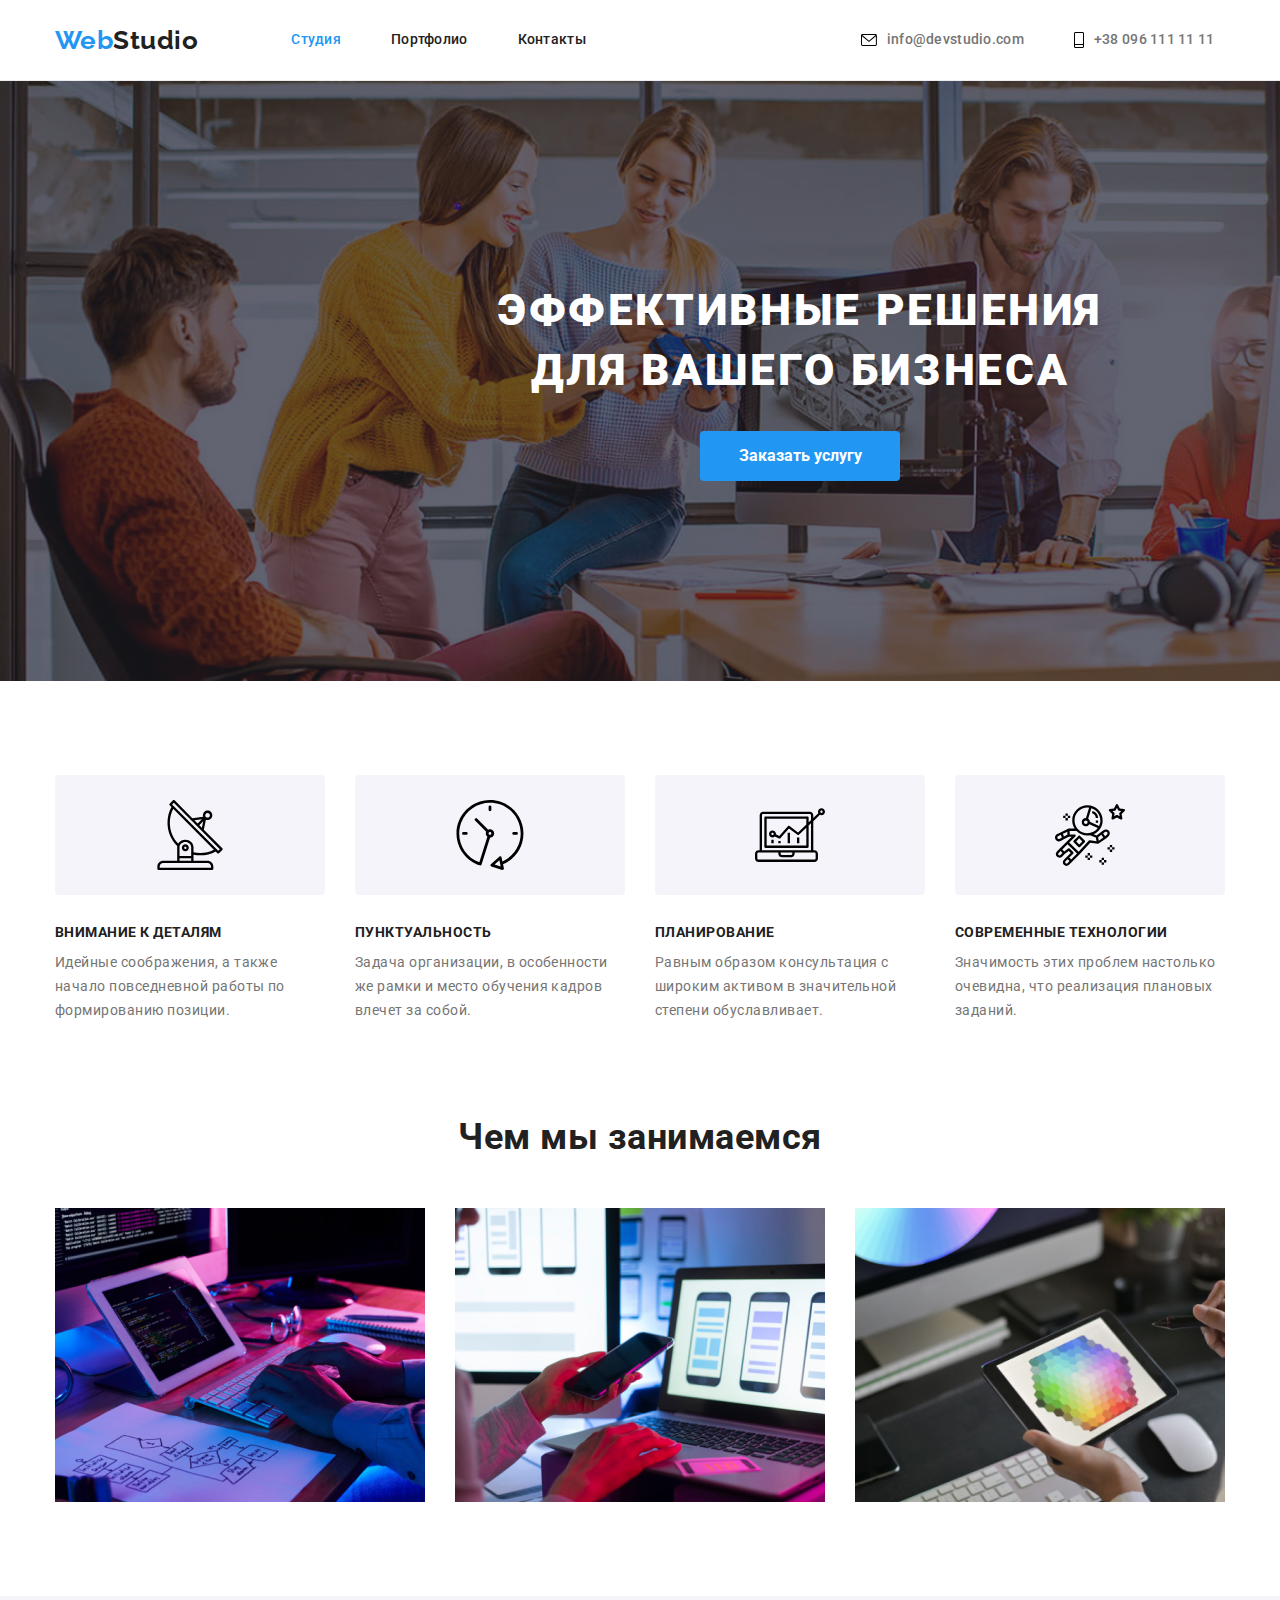
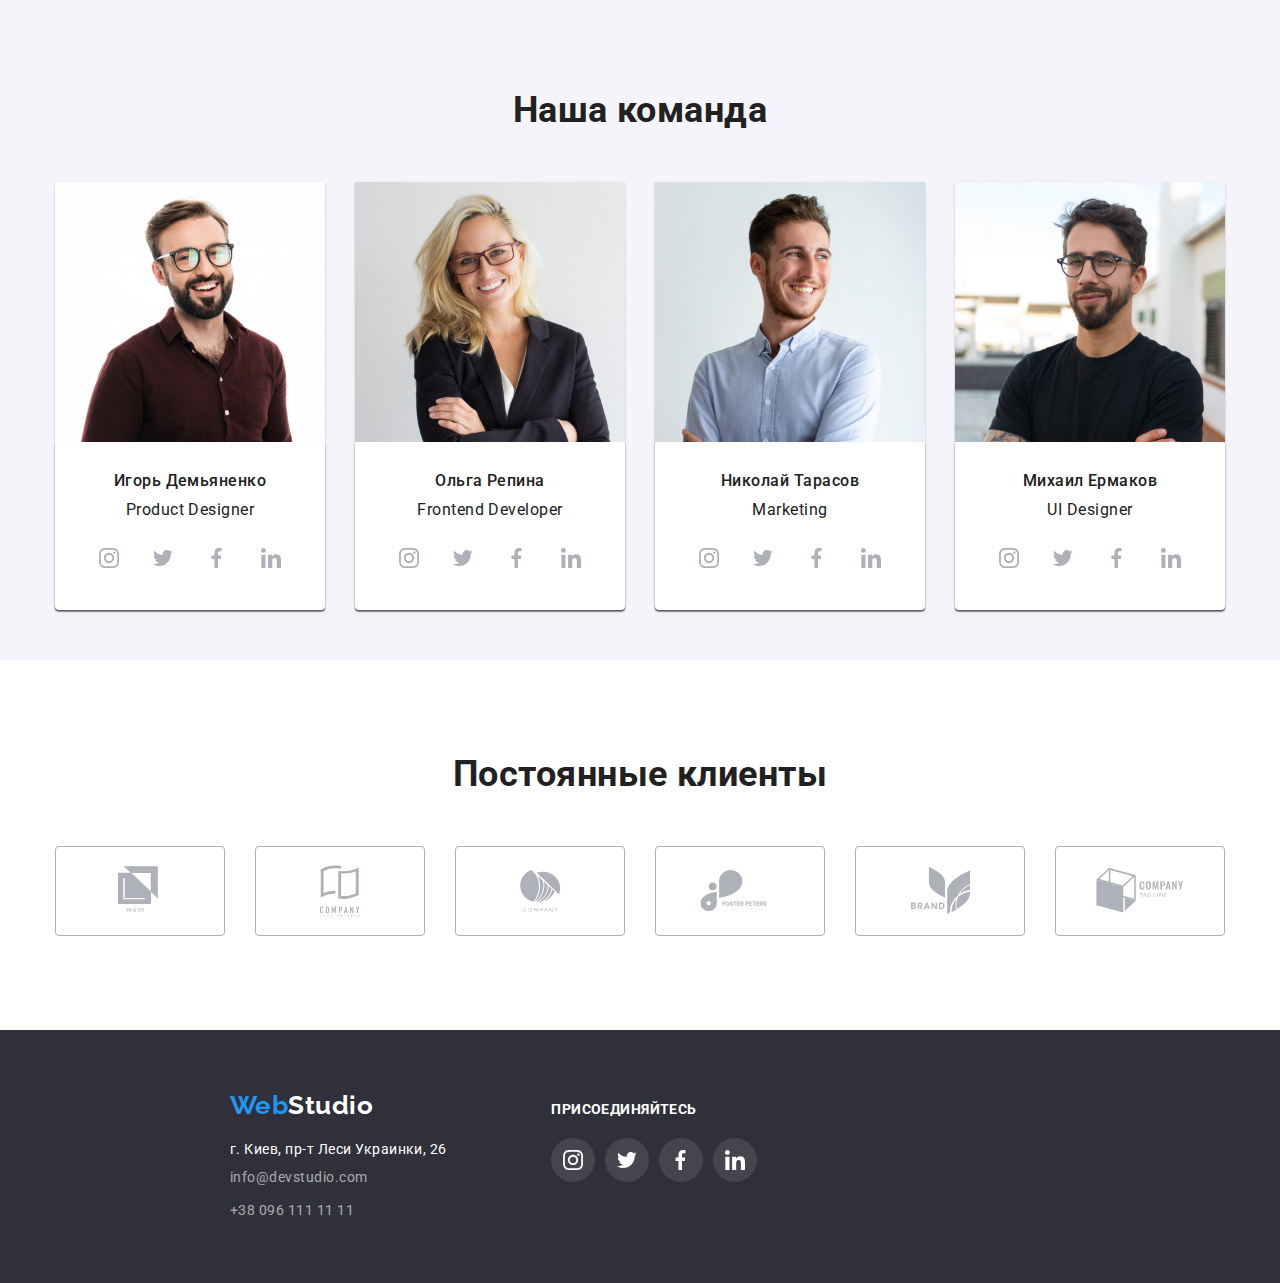
==== index.html @ bd28117d "Revisions1" ====
<!DOCTYPE html>
<html lang="en">
  <head>
    <meta charset="UTF-8" />
    <meta name="viewport" content="width=device-width, initial-scale=1.0" />
    <title>Document</title>
    <link rel="preconnect" href="https://fonts.gstatic.com" />
    <link
      href="https://fonts.googleapis.com/css2?family=Raleway:wght@700&family=Roboto:wght@400;500;700;900&display=swap"
      rel="stylesheet"
    />
    <link rel="stylesheet" href="./css/normalize.css" />
    <link rel="stylesheet" href="./css/styles.css" />
  </head>
  <body>
    <!--Шапка сайта-->
    <header>
      <div class="container header-block">
        <nav class="navigation">
          <a class="logo" href="./index.html"
            ><span class="accent">Web</span>Studio</a
          >
          <ul class="site-nav">
            <li><a class="link current" href="">Студия</a></li>
            <li><a class="link" href="./portfolio.html">Портфолио</a></li>
            <li><a class="link" href="">Контакты</a></li>
          </ul>
        </nav>
        <ul class="contacts">
          <li>
            <div class="contacts-box-icon">
              <a class="info" href="mailto:info@devstudio.com">
                <svg class="info-svg" width="16" height="12">
                  <use href="./images/sprite.svg#icon-envelope">
                  </use>
                </svg>
                <span class="info-span">info@devstudio.com</span>
              </a>
            </div>
          </li>
          <li>
            <div class="contacts-box-icon">
              <a class="info" href="tel:+380961111111">
                <svg class="info-svg" width="10" height="16">
                  <use href="./images/sprite.svg#icon-phone">
                  </use>
                </svg>
                <span class="info-span">+38 096 111 11 11</span>
              </a>
            </div>
          </li>
        </ul>
      </div>
    </header>
    <main>
      <!--Герой-->
      <section class="hero">
        <div class="container hero-block">
          <!-- <img src="./images/fon.jpg" alt="Рабочий процесс"> -->
          <h1 class="hero-title">Эффективные решения для вашего бизнеса</h1>
          <button class="hero-button" type="button">Заказать услугу</button>
        </div>
      </section>
      <!--Особенности-->
      <section class="section features-box">
        <div class="container feautures">
          <h2 class="section-title visually-hidden">Особенности</h2>
          <ul class="features-list">
            <li class="features-item">
              <div class="features-img">
                <svg class="features-icon" width="70" height="70">
                  <use href="./images/sprite.svg#icon-antenna">
                  </use>
                </svg>
              </div>
              <h3 class="features-title">Внимание к деталям</h3>
              <p class="features-title-descriptions">
                Идейные соображения, а также начало повседневной работы по
                формированию позиции.
              </p>
            </li>
            <li class="features-item">
              <div class="features-img">
                <svg class="features-icon" width="70" height="70">
                  <use href="./images/sprite.svg#icon-clock">
                  </use>
                </svg>
              </div>
              <h3 class="features-title">Пунктуальность</h3>
              <p class="features-title-descriptions">
                Задача организации, в особенности же рамки и место обучения
                кадров влечет за собой.
              </p>
            </li>
            <li class="features-item">
              <div class="features-img">
                <svg class="features-icon" width="70" height="70">
                  <use href="./images/sprite.svg#icon-diagram">
                  </use>
                </svg>
              </div>
              <h3 class="features-title">Планирование</h3>
              <p class="features-title-descriptions">
                Равным образом консультация с широким активом в значительной
                степени обуславливает.
              </p>
            </li>
            <li class="features-item">
              <div class="features-img">
                <svg class="features-icon" width="70" height="70">
                  <use href="./images/sprite.svg#icon-astronaut">
                  </use>
                </svg>
              </div>
              <h3 class="features-title">Современные технологии</h3>
              <p class="features-title-descriptions">
                Значимость этих проблем настолько очевидна, что реализация
                плановых заданий.
              </p>
            </li>
          </ul>
        </div>
      </section>
      <!--Чем мы занимаемся-->
      <section class="section we-do-sec">
        <div class="container">
          <h2 class="section-title">Чем мы занимаемся</h2>
          <ul class="we-do-list">
            <li class="we-do-item">
              <img
                src="./images/what-we-do-1.jpg"
                alt="HTML верстка сайтов"
                width="370"
              />
            </li>
            <li class="we-do-item">
              <img
                src="./images/what-we-do-2.jpg"
                alt="Адаптация для мобильных"
                width="370"
              />
            </li>
            <li class="we-do-item">
              <img
                src="./images/what-we-do-3.jpg"
                alt="Адаптация для планшетов"
                width="370"
              />
            </li>
          </ul>
        </div>
      </section>
      <!--Наша команда-->
      <section class="section-team">
        <div class="container team-box">
          <h2 class="section-title">Наша команда</h2>
          <ul class="team-list">
            <li class="team-item">
              <img
                src="./images/our-team-1.jpg"
                alt="Игорь Демьяненко"
                width="270"
              />
              <div class="team-card">
                <h3 class="title">Игорь Демьяненко</h3>
                <p class="text">Product Designer</p>
              <div class="social-media-box">
                <ul class="social-media-list">
                  <li class="social-media-item">
                    <a class="team-social-media-link" href="">
                      <svg class="team-social-media-icon" width="20" height="20">
                        <use href="./images/sprite.svg#icon-instagram">
                        </use>
                      </svg>                        
                    </a>
                  </li>
                  <li class="social-media-item">
                    <a class="team-social-media-link" href="">
                      <svg class="team-social-media-icon" width="20" height="20">
                        <use href="./images/sprite.svg#icon-twitter">
                        </use>
                      </svg>                        
                    </a>
                  </li>
                  <li class="social-media-item">
                    <a class="team-social-media-link" href="">
                      <svg class="team-social-media-icon" width="20" height="20">
                        <use href="./images/sprite.svg#icon-facebook">
                        </use>
                      </svg>                        
                    </a>
                  </li>
                  <li class="social-media-item">
                    <a class="team-social-media-link" href="">
                      <svg class="team-social-media-icon" width="20" height="20">
                        <use href="./images/sprite.svg#icon-linkedin">
                        </use>
                      </svg>                        
                    </a>
                  </li>
                </ul>
              </div>
            </div>
            </li>
            <li class="team-item">
              <img
                src="./images/our-team-2.jpg"
                alt="Ольга Репина"
                width="270"
              />
              <div class="team-card">
                <h3 class="title">Ольга Репина</h3>
                <p class="text">Frontend Developer</p>
                <div class="social-media-box">
                  <ul class="social-media-list">
                    <li class="social-media-item">
                      <a class="team-social-media-link" href="">
                        <svg class="team-social-media-icon" width="20" height="20">
                          <use href="./images/sprite.svg#icon-instagram">
                          </use>
                        </svg>                        
                      </a>
                    </li>
                    <li class="social-media-item">
                      <a class="team-social-media-link" href="">
                        <svg class="team-social-media-icon" width="20" height="20">
                          <use href="./images/sprite.svg#icon-twitter">
                          </use>
                        </svg>                        
                      </a>
                    </li>
                    <li class="social-media-item">
                      <a class="team-social-media-link" href="">
                        <svg class="team-social-media-icon" width="20" height="20">
                          <use href="./images/sprite.svg#icon-facebook">
                          </use>
                        </svg>                        
                      </a>
                    </li>
                    <li class="social-media-item">
                      <a class="team-social-media-link" href="">
                        <svg class="team-social-media-icon" width="20" height="20">
                          <use href="./images/sprite.svg#icon-linkedin">
                          </use>
                        </svg>                        
                      </a>
                    </li>
                  </ul>
                </div>
              </div>
            </li>
            <li class="team-item">
              <img
                src="./images/our-team-3.jpg"
                alt="Николай Тарасов"
                width="270"
              />
              <div class="team-card">
                <h3 class="title">Николай Тарасов</h3>
                <p class="text">Marketing</p>
                <div class="social-media-box">
                  <ul class="social-media-list">
                    <li class="social-media-item">
                      <a class="team-social-media-link" href="">
                        <svg class="team-social-media-icon" width="20" height="20">
                          <use href="./images/sprite.svg#icon-instagram">
                          </use>
                        </svg>                        
                      </a>
                    </li>
                    <li class="social-media-item">
                      <a class="team-social-media-link" href="">
                        <svg class="team-social-media-icon" width="20" height="20">
                          <use href="./images/sprite.svg#icon-twitter">
                          </use>
                        </svg>                        
                      </a>
                    </li>
                    <li class="social-media-item">
                      <a class="team-social-media-link" href="">
                        <svg class="team-social-media-icon" width="20" height="20">
                          <use href="./images/sprite.svg#icon-facebook">
                          </use>
                        </svg>                        
                      </a>
                    </li>
                    <li class="social-media-item">
                      <a class="team-social-media-link" href="">
                        <svg class="team-social-media-icon" width="20" height="20">
                          <use href="./images/sprite.svg#icon-linkedin">
                          </use>
                        </svg>                        
                      </a>
                    </li>
                  </ul>
                </div>
              </div>
            </li>
            <li class="team-item">
              <img
                src="./images/our-team-4.jpg"
                alt="Михаил Ермаков"
                width="270"
              />
              <div class="team-card">
                <h3 class="title">Михаил Ермаков</h3>
                <p class="text">UI Designer</p>
                <div class="social-media-box">
                  <ul class="social-media-list">
                    <li class="social-media-item">
                      <a class="team-social-media-link" href="">
                        <svg class="team-social-media-icon" width="20" height="20">
                          <use href="./images/sprite.svg#icon-instagram">
                          </use>
                        </svg>                        
                      </a>
                    </li>
                    <li class="social-media-item">
                      <a class="team-social-media-link" href="">
                        <svg class="team-social-media-icon" width="20" height="20">
                          <use href="./images/sprite.svg#icon-twitter">
                          </use>
                        </svg>                        
                      </a>
                    </li>
                    <li class="social-media-item">
                      <a class="team-social-media-link" href="">
                        <svg class="team-social-media-icon" width="20" height="20">
                          <use href="./images/sprite.svg#icon-facebook">
                          </use>
                        </svg>                        
                      </a>
                    </li>
                    <li class="social-media-item">
                      <a class="team-social-media-link" href="">
                        <svg class="team-social-media-icon" width="20" height="20">
                          <use href="./images/sprite.svg#icon-linkedin">
                          </use>
                        </svg>                        
                      </a>
                    </li>
                  </ul>
                </div>
              </div>
            </li>
          </ul>
        </div>
      </section>
      <section class="clients">
        <div class="container clients-box">
          <h2 class="section-title">Постоянные клиенты</h2>
          <ul class="clients-list">
            <li class="clients-item">
              <a href="" class="clients-link">
                <svg class="company-icon" width="44" height="49"><use href="./images/sprite.svg#icon-ya-and-co"></use>
                </svg>
              </a>
            </li>
            <li class="clients-item">
              <a href="" class="clients-link">
                <svg class="company-icon" width="40" height="52"><use href="./images/sprite.svg#icon-company-tagline"></use>
                </svg>
              </a>
            </li>
            <li class="clients-item">
              <a href="" class="clients-link">
                <svg class="company-icon" width="41" height="42"><use href="./images/sprite.svg#icon-company-fruits"></use>
                </svg>
              </a>
            </li>
            <li class="clients-item">
              <a href="" class="clients-link">
                <svg class="company-icon" width="80" height="42"><use href="./images/sprite.svg#icon-foster-peters"></use>
                </svg>
              </a>
            </li>
            <li class="clients-item">
              <a href="" class="clients-link">
                <svg class="company-icon" width="59" height="47"><use href="./images/sprite.svg#icon-brand"></use>
                </svg>
              </a>
            </li>
            <li class="clients-item">
              <a href="" class="clients-link">
                <svg class="company-icon" width="88" height="45"><use href="./images/sprite.svg#icon-build"></use>
                </svg>
              </a>
            </li>
          </ul>
        </div>
      </section>
    </main>
    <!--Подвал-->
    <footer>
      <div class="container footer-box">
        <a class="logo footer" href=""><span class="accent">Web</span>Studio
        </a>
        <address class="adress">г. Киев, пр-т Леси Украинки, 26</address>
        <ul class="footer-list">
          <li>
            <a class="info-links" href="mailto:info@devstudio.com"
              >info@devstudio.com</a
            >
          </li>
          <li>
            <a class="info-links" href="tel:+380961111111">+38 096 111 11 11</a>
          </li>
        </ul>
      </div>
      <div class="connect-box">
        <h3 class="connect-title">присоединяйтесь</h3>
          <div class="social-media-box">
            <ul class="social-media-list">
              <li class="social-media-item">
                <a class="social-media-link" href="">
                  <svg class="social-media-icon" width="20" height="20">
                    <use href="./images/sprite.svg#icon-instagram">
                    </use>
                  </svg>
                </a>
              </li>
              <li class="social-media-item">
                <a class="social-media-link" href="">
                  <svg class="social-media-icon" width="20" height="20">
                    <use href="./images/sprite.svg#icon-twitter">
                    </use>
                  </svg>
                </a>
              </li>
              <li class="social-media-item">
                <a class="social-media-link" href="">
                  <svg class="social-media-icon" width="20" height="20">
                    <use href="./images/sprite.svg#icon-facebook">
                    </use>
                  </svg>
                </a>
              </li>
              <li class="social-media-item">
                <a class="social-media-link" href="">
                  <svg class="social-media-icon" width="20" height="20">
                    <use href="./images/sprite.svg#icon-linkedin">
                    </use>
                </svg>
                </a>
              </li>
            </ul>
          </div>
      </div>
    </footer>
  </body>
</html>
---- css/styles.css ----
/*фоновый цвета*/
/*Цвет хедера #FFFFFF*/
/*Цвет героя цвет футера #2F303A*/
/*цвет секций #E5E5E5*/
/*цвет нашей команды #F5F4FA*/
/*первичный цвет текста #757575;*/
/*вторичный цвет текста  #212121; */
/*акцент #2196F3;*/
/* белый #FFFFFF*/
:root {
  --primary-text-color: #757575;
  --title-text-color: #212121;
  --accent-color: #2196F3;
  --primary-bg-color: #fff;
}
* {
  margin: 0;
  padding: 0;
  list-style: none;
}
h1,h2,h3,h4,h5,h6 {
  margin: 0;
  padding: 0;
}
ul {
  margin-block-start: 0em;
    margin-block-end: 0em;
    margin-inline-start: 0px;
    margin-inline-end: 0px;
    padding-inline-start: 0;
}
img {
  display: block;
}
body {
    font-family: Roboto, sans-serif;
    letter-spacing: 0.03em;
    font-weight: 400;

    background-color: var(--primary-bg-color);
    color: var(--primary-text-color);
  }
  header {
    background-color: var(--primary-bg-color);
    border-bottom: 1px solid #ECECEC;
  }
  /*------Container-----*/
  .container {
    width: 1200px;
    padding: 0 15px 0 15px;
    margin: 0 auto;
  }
  .header-block {
   display: flex;
   align-items: center;
   /* justify-content: space-between; */
  }
  .navigation {
    display: flex;
    align-items: center;
    height: inherit;
  }
  .site-nav {
    display: flex;
  }
  .contacts {
    margin-left: 275px;
    display: flex;
    align-items: center;
    justify-content: center;
  }

  .contacts li:last-child {
    margin-left: 50px;
  }
  .info {
    display: flex;
    align-items: center;
  }
  .info-span {
    padding-left: 10px;
  }
  /*Site nav*/
  .logo {
    margin-right: 93px;
    font-family: Raleway;
    font-weight: 700;
    text-decoration: none;
    font-size: 26px;
    line-height: 1.19;

    color: var(--title-text-color);
  }
  .logo .accent {
    color: var(--accent-color)
  }
  .site-nav li:not(:last-child) {
    margin-right: 50px;
  }
  .link {
    display: inline-block;
    padding-top: 32px;
    padding-bottom: 32px;
    font-weight: 500;
    font-size: 14px;
    line-height: 1.14;
    letter-spacing: 0.02em;
    text-decoration: none;

    color: var(--title-text-color);
  }
  .site-nav .link.current {
    color: var(--accent-color);
  }
  .contacts-box-icon:hover {
    fill: var(--accent-color); 
  }
  .site-nav .link:hover,
  .site-nav .link:focus,
  .contacts .info:hover,
  .contacts .info:focus {
    color: var(--accent-color);
  }
  .contacts .info {
    font-weight: 500;
    font-size: 14px;
    line-height: 1.14;
    letter-spacing: 0.02em;
    text-decoration: none;

    color: var(--primary-text-color);
  }
  /*Hero*/
  .hero {
    color: var(--primary-bg-color);
    /* background-color: #2F303A; */
    /* display: flex; */
    background-image:
    linear-gradient(rgba(47, 48, 58, 0.42),
    rgba(47, 48, 58, 0.42)), url(/images/fon.jpg);
    width: 1600px;
    height: 600px;
    margin-left: auto;
    margin-right: auto;
    background-repeat: no-repeat;
    background-position: center;
    background-size: cover;
    padding-top: 200px;
    padding-bottom: 200px;
    text-align: center;
  }
  .hero-title {
    margin: 0 auto;
    width: 696px;
    margin-bottom: 30px;

    font-weight: 900;
    font-size: 44px;
    line-height: 1.36;
    text-align: center;
    letter-spacing: 0.06em;
    text-transform: uppercase;
  }
  /*Button*/
  .hero-button {
    width: 200px;
    height: 50px;
    font-family: inherit;
    font-weight: 700;
    font-size: 16px;
    line-height: 1.88;
    border-radius: 4px;
    outline: none;
    border: none;
    cursor: pointer;
    color: var(--primary-bg-color);
    background-color: var(--accent-color);
  }
  .features-title {
    margin-top: 30px;
    margin-bottom: 10px;
    color: var(--title-text-color);
    font-weight: 700;
    font-size: 14px;
    line-height: 1.14;
    text-transform: uppercase;
  }
  .features-title-descriptions {
    color: var(--primary-text-color);
    font-weight: 400;
    font-size: 14px;
    line-height: 1.71;
  }
  /*Sections*/
  .visually-hidden {
    position: absolute;
    width: 1px;
    height: 1px;
    margin: -1px;
    padding: 0;
    overflow: hidden;
    border: 0;
    clip: rect(0 0 0 0);
}
/*_______Особенности_____*/
/* .icons-list {
  display: flex;
} */
.features-box {
  padding-top: 94px;
  padding-bottom: 94px;
}
  .features-list {
    display: flex;
    justify-content: space-between;
  }
  .features-item {
    width: 270px;
  }
  .features-img {
    display: flex;
    align-items: center;
    justify-content: center;
    width: 270px;
    height: 120px;
    border-radius: 4px;
    background: #F5F4FA;
  }
  .section {
    background-color: #fff;
  }
  .we-do-sec {
    padding-bottom: 94px;
  }
  .we-do-list {
    display: flex;
    justify-content: space-between;    
  }

  /* ___________Наша команда_____ */
  .section-title {
    margin-bottom: 50px;
    color: var(--title-text-color);
    font-weight: 700;
    font-size: 36px;
    line-height: 1.16;
    text-align: center;
  }

  .section-team {
    padding-top: 94px;
    padding-bottom: 50px;
    background-color: #F5F4FA;
  }
  .team-list {
    display: flex;
    justify-content: space-between;
  }
    .team-item {
      background: #FFFFFF;
      box-shadow: 0px 1px 3px rgba(0, 0, 0, 0.12), 0px 1px 1px rgba(0, 0, 0, 0.14), 0px 2px 1px rgba(0, 0, 0, 0.2);
      border-radius: 0px 0px 4px 4px;
    }
  .title {
    padding-bottom: 10px;
    color: var(--title-text-color);
    font-weight: 500;
    font-size: 16px;
    line-height: 1.18;
    text-align: center;
  }
  .text {
    padding-bottom: 16px;
    color: var(--title-text-color);
    font-weight: normal;
    font-size: 16px;
    line-height: 1.18;
    text-align: center;
  }
  .team-card {
    padding-top: 30px;
    padding-bottom: 30px;
    box-shadow: 0px 1px 3px rgba(0, 0, 0, 0.12), 0px 1px 1px rgba(0, 0, 0, 0.14), 0px 2px 1px rgba(0, 0, 0, 0.2);
    border-radius: 0px 0px 4px 4px;
  }
  .team-social-media-icon {
    fill: #AFB1B8;
  }
  .team-social-media-link:hover svg {
    fill: #FFFFFF;
  }
  /*_______Clients_____*/
  .clients-box {
    padding-top: 94px;
    padding-bottom: 94px;
  }
  .clients-item {
    width: 170px;
    height: 90px;
  }
  .clients-link {
    width: 100%;
    height: 100%;
    display: flex;
    align-items: center;
    justify-content: center;
    border: 1px solid #AFB1B8;
    box-sizing: border-box;
    border-radius: 4px;
  }
  .company-icon {
    fill: #AFB1B8;
  }
  .clients-link:hover {
    border-color: #2196F3;
  }
  .clients-item:hover svg {
    fill: #2196F3;
  }
  .clients-list {
    display: flex;
    justify-content: space-between;
  }
  /*Footer*/
  footer {
    display: flex;
    /* padding-top: 60px;
    padding-bottom: 60px; */
    background-color: #2F303A;
  }
  .connect-box {
    width: 206px;
  }
  .footer-box {
   width: min-content;
   margin: 60px 70px 60px 215px;
  }
  .social-media-list {
    display: flex;
    align-items: center;
    justify-content: center;
  }
  .social-media-item {
    /* width: 44px;
    height: 44px; */
  }
  .team-social-media-link:hover,
  .social-media-link:hover {
    background-color: #2196F3;
  }
  .team-social-media-link,
  .social-media-link {
    width: 44px;
    height: 44px;
    display: flex;
    align-items: center;
    justify-content: center;
    /* width: 100%;
    height: 100%; */
    border-radius: 50%;
    border: none;
    background-color: rgba(255, 255, 255, 0.1);
  }
  .social-media-icon {
    fill: #FFFFFF;
  }
  .social-media-list li:not(:last-child) {
    padding-right: 10px;
  }
  .connect-title {
  margin-top: 72px;
  margin-bottom: 20px;
  font-weight: 700;
  font-size: 14px;
  line-height: 1.14;
  letter-spacing: 0.03em;
  text-transform: uppercase;
  color: #FFFFFF
}
  .logo.footer {
    display: inline-block;
    margin-bottom: 20px;
    color: var(--primary-bg-color)
  }
  .adress {
    margin-bottom: 9px;
    font-weight: 400;
    font-size: 14px;
    line-height: 1.17;
    font-style: normal;
    color: #fff;
  }
  .info-links {
    text-decoration: none;
    font-weight: 400;
    font-size: 14px;
    line-height: 1.71;
    color: rgba(255, 255, 255, 0.6);
  }
  .footer-list li:not(:last-child) {
    margin-bottom: 9px;
  }
  /*Портфолио*/
  .portfolio-button {
    font-weight: 500;
    font-size: 16px;
    line-height: 1.62;
    text-align: center;
    border: none;
    cursor: pointer;
  }
  .pfl-list li:not(:last-child) {
    margin-right: 8px;
  }
  .link .portfolio-button-current {
    color: var(--primary-bg-color);
    background-color: var(--accent-color);
  }
  .pfl-list {
    display: flex;
    justify-content: center;
    padding-top: 90px;
    padding-bottom: 50px;
  }
  .portfolio-button {
    padding: 6px 22px 6px 22px;
    background: #F5F4FA;
    border-radius: 4px;
    font-weight: 500;
    font-size: 16px;
    line-height: 1.62;
    letter-spacing: 0.03em
  }
  .portfolio-button:hover,
  .portfolio-button:focus {
    background-color: var(--accent-color);
    color: var(--primary-bg-color);
  }
  .description-box {
    padding: 20px 24px 20px 24px;
  }
  .gallery-list {
    width: 1200px;
    display: flex;
    flex-wrap: wrap;
    /* justify-content: space-between; */
    margin-left: -30px;
    margin-top: -30px;
    margin-bottom: 94px;
    box-sizing: border-box;
  }
  .gallery-item {
    width: 370px;
    border: 1px solid #EEEEEE;
    border-top: none;
    margin-left: 30px;
    margin-top: 30px;
    box-sizing: border-box;
  }
  .gallery-item:hover,
  .gallery-item:focus {
    box-shadow: 0px 1px 1px rgba(0, 0, 0, 0.12),
    0px 4px 4px rgba(0, 0, 0, 0.06),
    1px 4px 6px rgba(0, 0, 0, 0.16);

  }
  .pfl-link {
    display: inline-block;
    text-decoration: none;
  }
  .portf-title {
    /* margin-top: 20px;
    margin-left: 24px;
    margin-bottom: 4px; */
    font-weight: bold;
    font-size: 18px;
    line-height: 2;
    letter-spacing: 0.06em;
    color: var(--title-text-color)
  }
  a {
  
  }
  .portf-text {
    /* margin-top: 4px;
    margin-left: 24px;
    margin-bottom: 20px; */
    font-weight: normal;
    font-size: 16px;
    line-height: 1.87;
    color: var(--primary-text-color)
  }
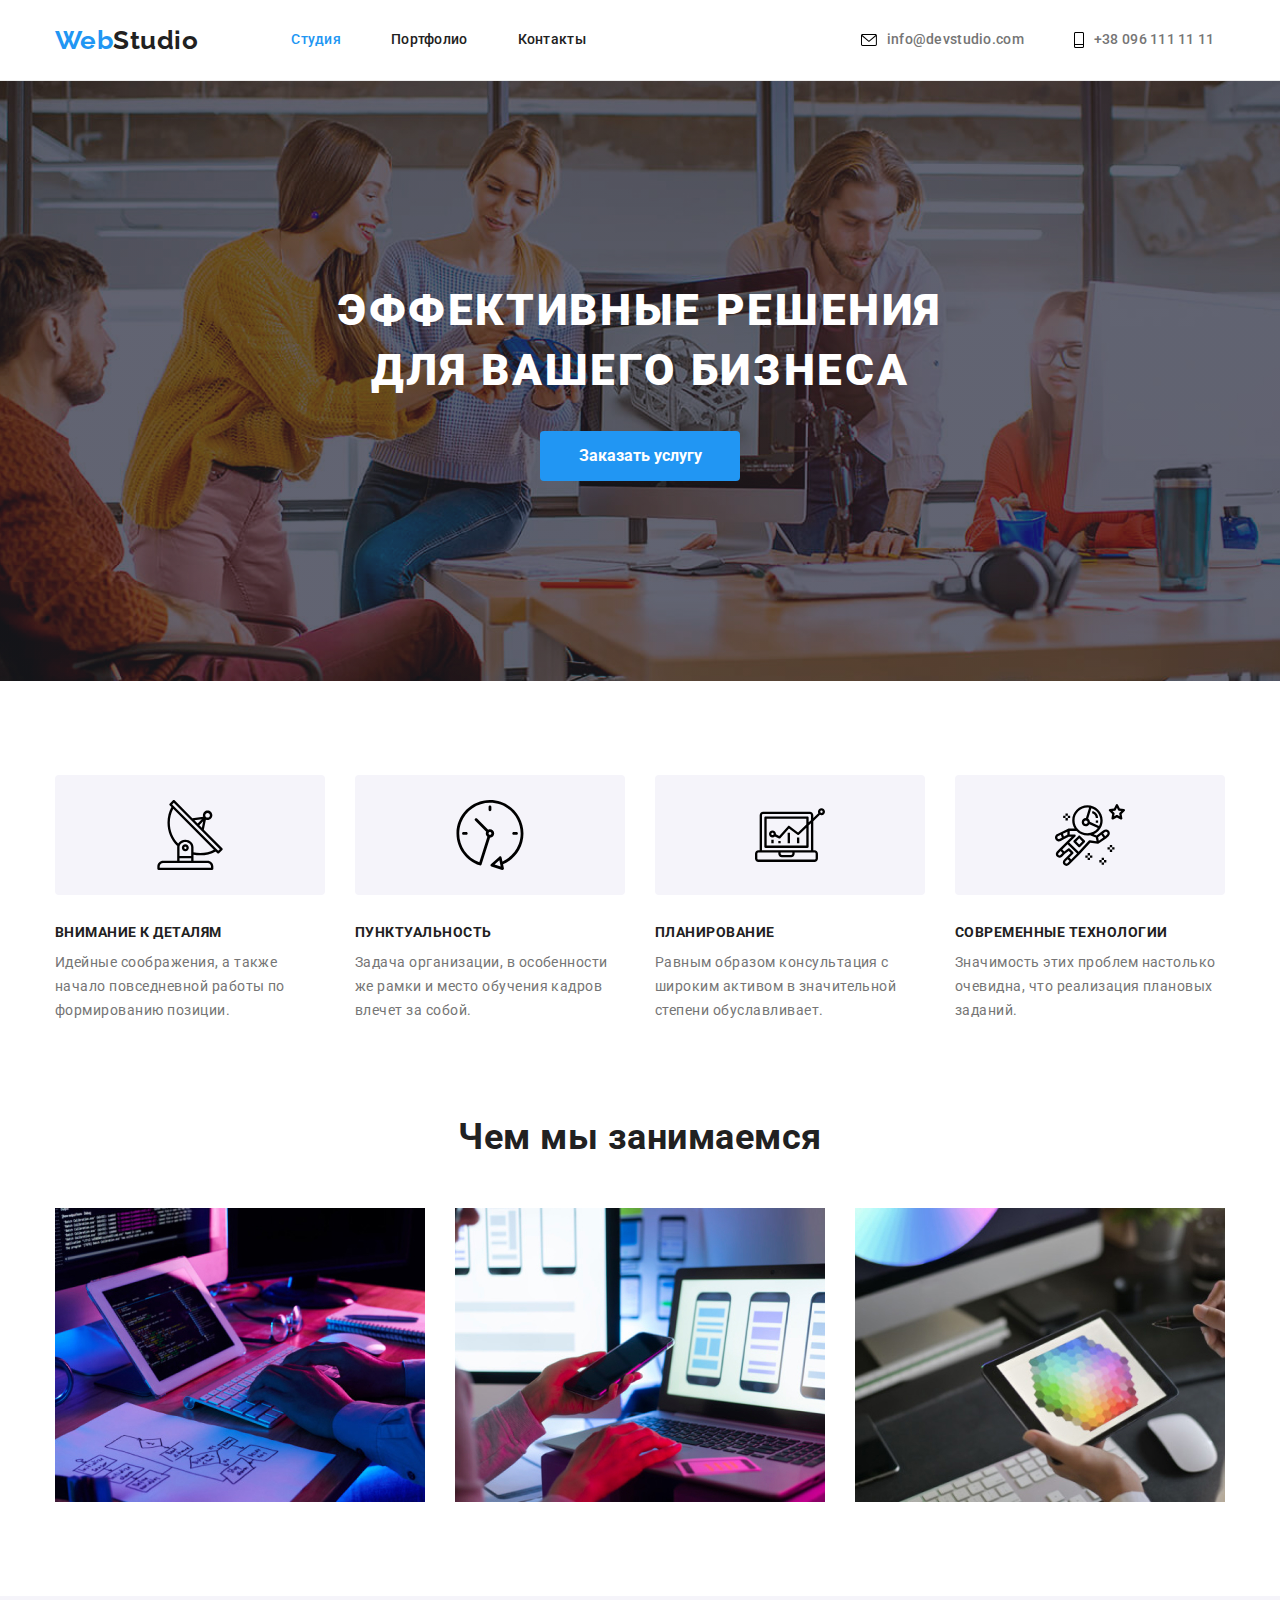
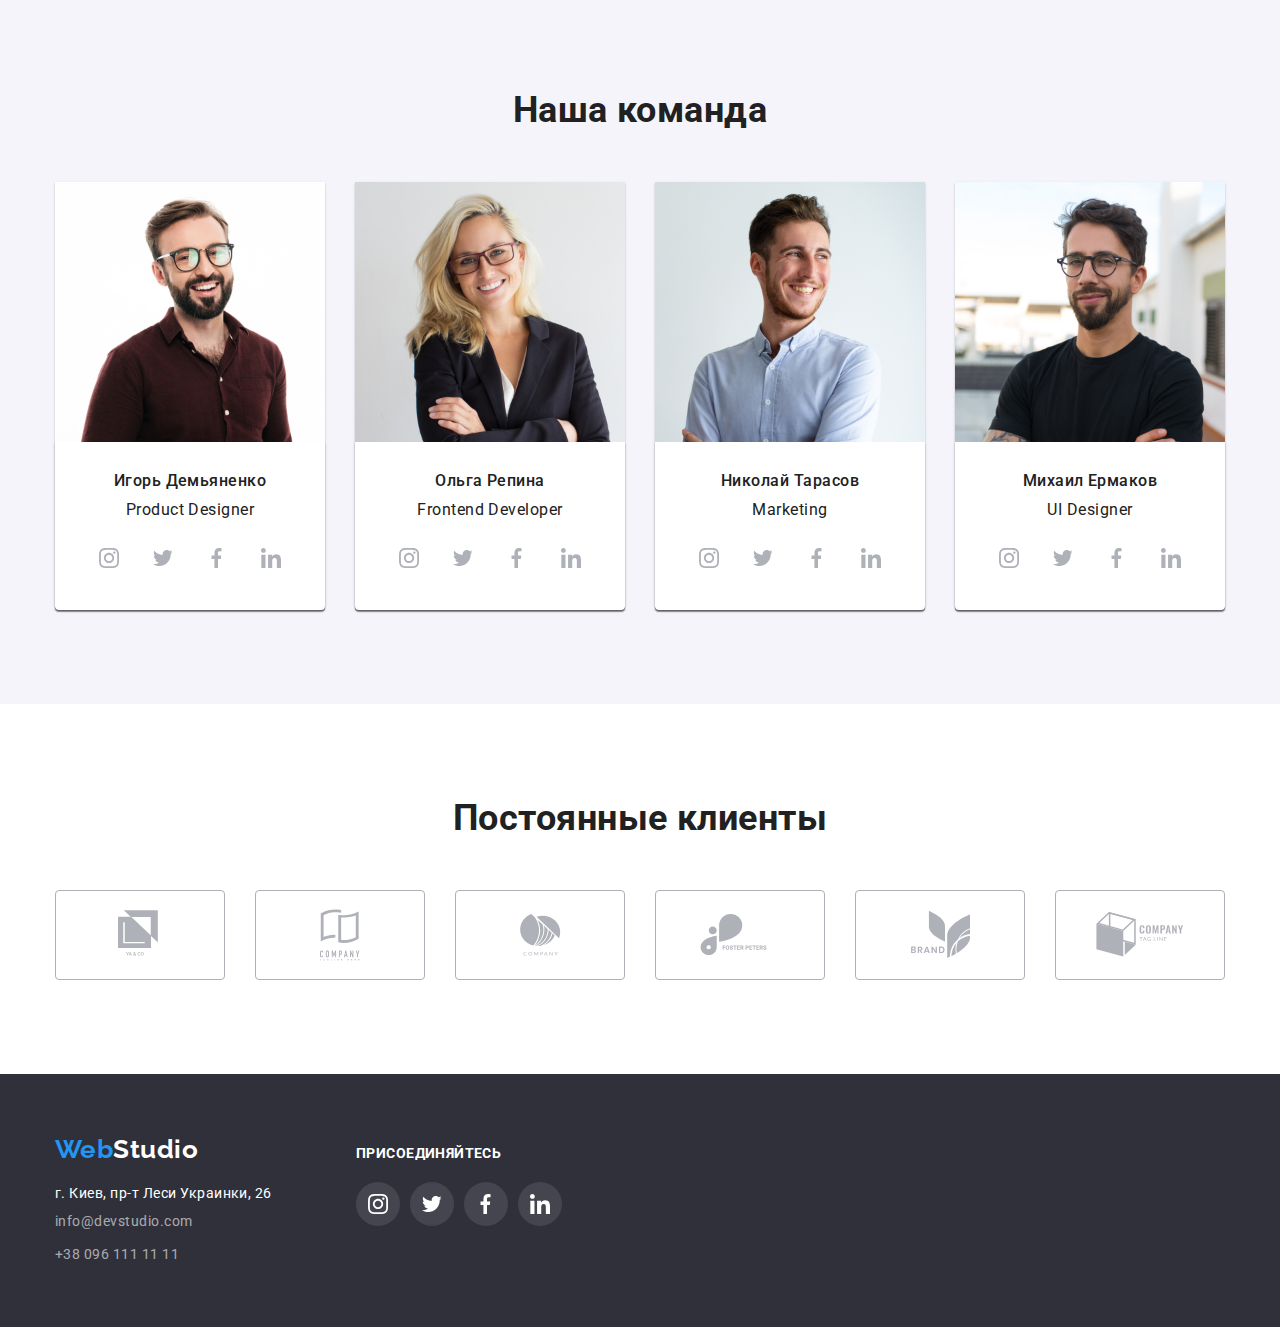
==== commit ff6e04b0: "Поправки" ====
--- a/index.html
+++ b/index.html
@@ -392,7 +392,8 @@
     </main>
     <!--Подвал-->
     <footer>
-      <div class="container footer-box">
+    <div class="container footer-box">
+      <div class="info-box">
         <a class="logo footer" href=""><span class="accent">Web</span>Studio
         </a>
         <address class="adress">г. Киев, пр-т Леси Украинки, 26</address>
@@ -409,7 +410,6 @@
       </div>
       <div class="connect-box">
         <h3 class="connect-title">присоединяйтесь</h3>
-          <div class="social-media-box">
             <ul class="social-media-list">
               <li class="social-media-item">
                 <a class="social-media-link" href="">
@@ -444,8 +444,8 @@
                 </a>
               </li>
             </ul>
-          </div>
       </div>
+    </div>
     </footer>
   </body>
 </html>
--- a/css/styles.css
+++ b/css/styles.css
@@ -112,7 +112,8 @@
   .site-nav .link.current {
     color: var(--accent-color);
   }
-  .contacts-box-icon:hover {
+  .contacts-box-icon .info:hover,
+  .contacts-box-icon .info:focus {
     fill: var(--accent-color); 
   }
   .site-nav .link:hover,
@@ -137,8 +138,8 @@
     /* display: flex; */
     background-image:
     linear-gradient(rgba(47, 48, 58, 0.42),
-    rgba(47, 48, 58, 0.42)), url(/images/fon.jpg);
-    width: 1600px;
+    rgba(47, 48, 58, 0.42)), url(../images/fon.jpg);
+    max-width: 1600px;
     height: 600px;
     margin-left: auto;
     margin-right: auto;
@@ -148,6 +149,11 @@
     padding-top: 200px;
     padding-bottom: 200px;
     text-align: center;
+  }
+  .hero:hover {
+    background-image:
+    linear-gradient(rgba(47, 48, 58, 0),
+    rgba(47, 48, 58, 0)), url(../images/fon.jpg);
   }
   .hero-title {
     margin: 0 auto;
@@ -249,7 +255,7 @@
 
   .section-team {
     padding-top: 94px;
-    padding-bottom: 50px;
+    padding-bottom: 94px;
     background-color: #F5F4FA;
   }
   .team-list {
@@ -286,7 +292,8 @@
   .team-social-media-icon {
     fill: #AFB1B8;
   }
-  .team-social-media-link:hover svg {
+  .team-social-media-link:hover svg,
+  .team-social-media-link:focus svg {
     fill: #FFFFFF;
   }
   /*_______Clients_____*/
@@ -311,10 +318,12 @@
   .company-icon {
     fill: #AFB1B8;
   }
-  .clients-link:hover {
+  .clients-link:hover,
+  .clients-link:focus {
     border-color: #2196F3;
   }
-  .clients-item:hover svg {
+  .clients-link:hover svg,
+  .clients-link:focus svg {
     fill: #2196F3;
   }
   .clients-list {
@@ -323,29 +332,33 @@
   }
   /*Footer*/
   footer {
-    display: flex;
+    /* display: flex; */
     /* padding-top: 60px;
     padding-bottom: 60px; */
     background-color: #2F303A;
   }
+  .footer-box {
+    display: flex;
+  }
   .connect-box {
     width: 206px;
   }
-  .footer-box {
-   width: min-content;
-   margin: 60px 70px 60px 215px;
+  .info-box {
+   width: 231px;
+   margin: 60px 70px 60px 0px;
   }
   .social-media-list {
     display: flex;
     align-items: center;
     justify-content: center;
   }
-  .social-media-item {
-    /* width: 44px;
-    height: 44px; */
-  }
+  /* .social-media-item {
+    width: 44px;
+    height: 44px; }*/
   .team-social-media-link:hover,
-  .social-media-link:hover {
+  .team-social-media-link:focus,
+  .social-media-link:hover,
+  .social-media-link:focus {
     background-color: #2196F3;
   }
   .team-social-media-link,
@@ -416,10 +429,12 @@
     color: var(--primary-bg-color);
     background-color: var(--accent-color);
   }
+  .pfl-section {
+    padding-top: 90px;
+  }
   .pfl-list {
     display: flex;
     justify-content: center;
-    padding-top: 90px;
     padding-bottom: 50px;
   }
   .portfolio-button {
@@ -462,7 +477,6 @@
     box-shadow: 0px 1px 1px rgba(0, 0, 0, 0.12),
     0px 4px 4px rgba(0, 0, 0, 0.06),
     1px 4px 6px rgba(0, 0, 0, 0.16);
-
   }
   .pfl-link {
     display: inline-block;
@@ -478,9 +492,6 @@
     letter-spacing: 0.06em;
     color: var(--title-text-color)
   }
-  a {
-  
-  }
   .portf-text {
     /* margin-top: 4px;
     margin-left: 24px;
